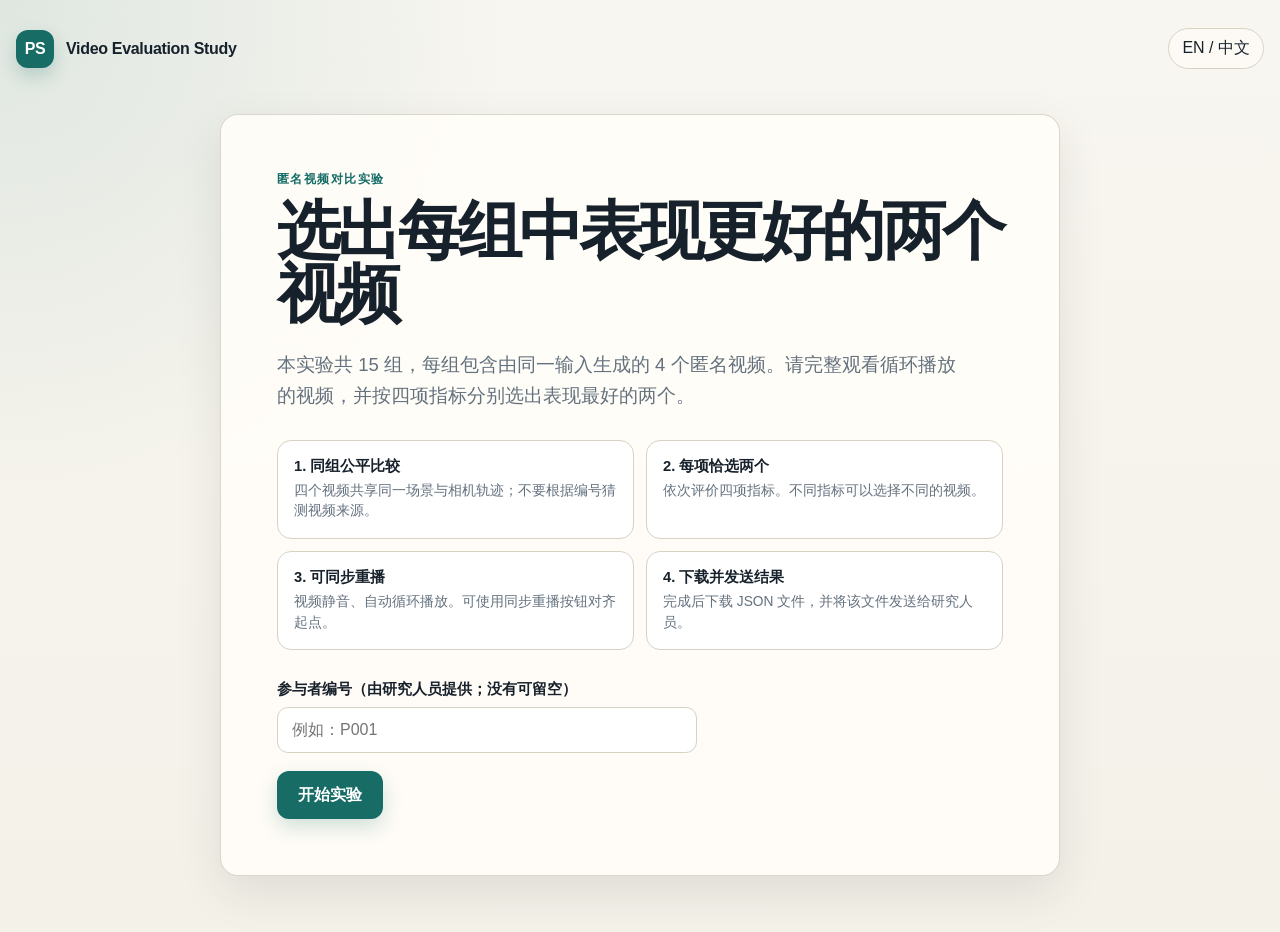
==== p-survey/index.html @ 3ebdccd0 "Rename and anonymize video survey" ====
<!doctype html>
<html lang="zh-CN">
<head>
  <meta charset="utf-8">
  <meta name="viewport" content="width=device-width, initial-scale=1">
  <meta name="color-scheme" content="light">
  <title>World Model Video User Study</title>
  <style>
    :root {
      --ink: #17212b;
      --muted: #64717e;
      --paper: #f4f1e9;
      --card: #fffdf8;
      --line: #d8d2c5;
      --accent: #176c66;
      --accent-dark: #10534e;
      --accent-soft: #dceee9;
      --danger: #a33a33;
      --shadow: 0 16px 45px rgba(37, 44, 49, .1);
      --radius: 18px;
    }

    * { box-sizing: border-box; }

    html { scroll-behavior: smooth; }

    body {
      margin: 0;
      color: var(--ink);
      background:
        radial-gradient(circle at 0 0, rgba(23, 108, 102, .11), transparent 32rem),
        linear-gradient(180deg, #f8f6f0 0, var(--paper) 100%);
      font-family: Inter, ui-sans-serif, -apple-system, BlinkMacSystemFont, "Segoe UI",
        "PingFang SC", "Hiragino Sans GB", "Microsoft YaHei", Arial, sans-serif;
      min-height: 100vh;
    }

    button, input { font: inherit; }

    button {
      border: 0;
      cursor: pointer;
    }

    button:focus-visible,
    input:focus-visible,
    .video-choice:focus-within {
      outline: 3px solid rgba(23, 108, 102, .28);
      outline-offset: 3px;
    }

    .shell {
      width: min(1480px, calc(100% - 32px));
      margin: 0 auto;
      padding: 28px 0 56px;
    }

    .topbar {
      display: flex;
      align-items: center;
      justify-content: space-between;
      gap: 20px;
      margin-bottom: 24px;
    }

    .brand {
      display: flex;
      align-items: center;
      gap: 12px;
      font-weight: 800;
      letter-spacing: -.02em;
    }

    .brand-mark {
      width: 38px;
      height: 38px;
      border-radius: 12px;
      display: grid;
      place-items: center;
      color: white;
      background: var(--accent);
      box-shadow: 0 8px 18px rgba(23, 108, 102, .22);
    }

    .lang-button {
      padding: 9px 13px;
      border: 1px solid var(--line);
      border-radius: 999px;
      color: var(--ink);
      background: rgba(255, 253, 248, .7);
    }

    .panel {
      border: 1px solid rgba(216, 210, 197, .9);
      border-radius: var(--radius);
      background: rgba(255, 253, 248, .92);
      box-shadow: var(--shadow);
    }

    .intro {
      max-width: 840px;
      margin: 5vh auto 0;
      padding: clamp(28px, 5vw, 56px);
    }

    .eyebrow {
      margin: 0 0 12px;
      color: var(--accent);
      font-size: .78rem;
      font-weight: 850;
      letter-spacing: .12em;
      text-transform: uppercase;
    }

    h1 {
      margin: 0;
      font-size: clamp(2rem, 5vw, 4.35rem);
      line-height: .99;
      letter-spacing: -.055em;
      max-width: 760px;
    }

    .lede {
      margin: 22px 0 28px;
      max-width: 680px;
      color: var(--muted);
      font-size: clamp(1rem, 2vw, 1.16rem);
      line-height: 1.7;
    }

    .instruction-grid {
      display: grid;
      grid-template-columns: repeat(2, minmax(0, 1fr));
      gap: 12px;
      margin: 0 0 30px;
    }

    .instruction {
      padding: 16px;
      border: 1px solid var(--line);
      border-radius: 14px;
      background: #fff;
    }

    .instruction strong {
      display: block;
      margin-bottom: 5px;
      font-size: .92rem;
    }

    .instruction span {
      color: var(--muted);
      font-size: .86rem;
      line-height: 1.5;
    }

    .field {
      display: grid;
      gap: 8px;
      margin-bottom: 18px;
    }

    .field label {
      font-weight: 750;
      font-size: .92rem;
    }

    .field input {
      width: min(100%, 420px);
      padding: 13px 14px;
      border: 1px solid var(--line);
      border-radius: 11px;
      color: var(--ink);
      background: white;
    }

    .primary {
      min-height: 48px;
      padding: 0 21px;
      border-radius: 12px;
      color: white;
      background: var(--accent);
      font-weight: 800;
      box-shadow: 0 8px 20px rgba(23, 108, 102, .2);
    }

    .primary:hover { background: var(--accent-dark); }
    .primary:disabled { opacity: .48; cursor: not-allowed; box-shadow: none; }

    .secondary {
      min-height: 44px;
      padding: 0 15px;
      border: 1px solid var(--line);
      border-radius: 11px;
      color: var(--ink);
      background: #fff;
      font-weight: 700;
    }

    .study { display: none; }

    .study-header {
      position: sticky;
      top: 0;
      z-index: 20;
      margin: 0 -10px 20px;
      padding: 12px 10px;
      background: rgba(244, 241, 233, .9);
      backdrop-filter: blur(14px);
    }

    .study-header-inner {
      display: grid;
      grid-template-columns: 1fr minmax(180px, 420px) auto;
      align-items: center;
      gap: 18px;
    }

    .task-count {
      font-size: .88rem;
      font-weight: 800;
    }

    .progress-track {
      height: 8px;
      overflow: hidden;
      border-radius: 999px;
      background: #dcd7cc;
    }

    .progress-bar {
      width: 0;
      height: 100%;
      border-radius: inherit;
      background: var(--accent);
      transition: width .28s ease;
    }

    .header-actions { display: flex; gap: 8px; }

    .task-head {
      display: flex;
      justify-content: space-between;
      gap: 20px;
      align-items: flex-end;
      margin: 8px 0 16px;
    }

    .task-head h2 {
      margin: 0 0 5px;
      font-size: clamp(1.55rem, 3vw, 2.35rem);
      letter-spacing: -.035em;
    }

    .task-head p {
      margin: 0;
      color: var(--muted);
      line-height: 1.5;
    }

    .sync-controls {
      display: flex;
      gap: 8px;
      flex-wrap: wrap;
      justify-content: flex-end;
    }

    .video-grid {
      display: grid;
      grid-template-columns: repeat(4, minmax(0, 1fr));
      gap: 12px;
      margin-bottom: 18px;
    }

    .video-card {
      overflow: hidden;
      border: 2px solid transparent;
      border-radius: 15px;
      background: #15191c;
      box-shadow: 0 9px 26px rgba(19, 25, 29, .15);
      transition: border-color .18s, transform .18s;
    }

    .video-card.selected {
      border-color: var(--accent);
      transform: translateY(-2px);
    }

    .video-wrap {
      position: relative;
      aspect-ratio: 16 / 10;
      overflow: hidden;
      background: #0e1113;
    }

    video {
      width: 100%;
      height: 100%;
      display: block;
      object-fit: contain;
      background: #0e1113;
    }

    .video-label {
      position: absolute;
      left: 10px;
      top: 10px;
      display: grid;
      place-items: center;
      width: 34px;
      height: 34px;
      border-radius: 50%;
      color: #10201e;
      background: rgba(255, 255, 255, .9);
      font-weight: 900;
      box-shadow: 0 4px 12px rgba(0, 0, 0, .22);
      pointer-events: none;
    }

    .select-row {
      padding: 10px;
      background: #fff;
    }

    .video-choice {
      width: 100%;
      min-height: 40px;
      display: flex;
      align-items: center;
      justify-content: center;
      gap: 8px;
      border-radius: 9px;
      color: var(--ink);
      background: #f1eee7;
      font-size: .86rem;
      font-weight: 800;
      transition: color .18s, background .18s;
    }

    .video-card.selected .video-choice {
      color: var(--accent-dark);
      background: var(--accent-soft);
    }

    .video-choice input {
      position: absolute;
      opacity: 0;
      pointer-events: none;
    }

    .questions {
      padding: 20px;
    }

    .questions-title {
      display: flex;
      align-items: center;
      justify-content: space-between;
      gap: 14px;
      margin-bottom: 14px;
    }

    .questions-title h3 { margin: 0; font-size: 1.05rem; }

    .selection-status {
      color: var(--muted);
      font-size: .84rem;
      font-weight: 750;
    }

    .metric-tabs {
      display: grid;
      grid-template-columns: repeat(4, minmax(0, 1fr));
      gap: 8px;
    }

    .metric-tab {
      position: relative;
      min-height: 92px;
      padding: 13px;
      text-align: left;
      border: 1px solid var(--line);
      border-radius: 12px;
      color: var(--ink);
      background: #fff;
    }

    .metric-tab.active {
      border-color: var(--accent);
      background: var(--accent-soft);
    }

    .metric-tab.done::after {
      content: "✓";
      position: absolute;
      top: 9px;
      right: 10px;
      color: var(--accent);
      font-weight: 900;
    }

    .metric-index {
      display: block;
      margin-bottom: 6px;
      color: var(--accent);
      font-size: .7rem;
      font-weight: 900;
      letter-spacing: .08em;
    }

    .metric-name {
      display: block;
      padding-right: 14px;
      font-size: .86rem;
      font-weight: 850;
      line-height: 1.35;
    }

    .metric-help {
      margin: 15px 0 0;
      padding: 13px 15px;
      border-left: 3px solid var(--accent);
      color: var(--muted);
      background: #f7f5ef;
      font-size: .9rem;
      line-height: 1.6;
    }

    .task-footer {
      display: flex;
      align-items: center;
      justify-content: space-between;
      gap: 14px;
      margin-top: 18px;
    }

    .error {
      min-height: 22px;
      margin: 0;
      color: var(--danger);
      font-size: .88rem;
      font-weight: 700;
    }

    .nav-actions { display: flex; gap: 8px; }

    .finish {
      display: none;
      max-width: 760px;
      margin: 7vh auto 0;
      padding: clamp(30px, 6vw, 60px);
      text-align: center;
    }

    .finish-icon {
      width: 62px;
      height: 62px;
      display: grid;
      place-items: center;
      margin: 0 auto 18px;
      border-radius: 50%;
      color: white;
      background: var(--accent);
      font-size: 1.7rem;
      font-weight: 900;
    }

    .finish h2 {
      margin: 0;
      font-size: clamp(2rem, 5vw, 3.5rem);
      letter-spacing: -.05em;
    }

    .finish p {
      max-width: 560px;
      margin: 16px auto 26px;
      color: var(--muted);
      line-height: 1.7;
    }

    .finish-actions {
      display: flex;
      justify-content: center;
      gap: 10px;
      flex-wrap: wrap;
    }

    .privacy-note {
      margin-top: 16px !important;
      font-size: .82rem;
    }

    @media (max-width: 1060px) {
      .video-grid { grid-template-columns: repeat(2, minmax(0, 1fr)); }
      .metric-tabs { grid-template-columns: repeat(2, minmax(0, 1fr)); }
    }

    @media (max-width: 700px) {
      .shell { width: min(100% - 20px, 1480px); padding-top: 16px; }
      .topbar { margin-bottom: 14px; }
      .intro { margin-top: 2vh; padding: 25px 19px; }
      .instruction-grid { grid-template-columns: 1fr; }
      .study-header-inner { grid-template-columns: 1fr auto; }
      .progress-track { grid-column: 1 / -1; grid-row: 2; }
      .header-actions .secondary:first-child { display: none; }
      .task-head { align-items: flex-start; flex-direction: column; }
      .sync-controls { justify-content: flex-start; }
      .video-grid { gap: 8px; }
      .video-label { width: 29px; height: 29px; font-size: .8rem; }
      .select-row { padding: 7px; }
      .video-choice { min-height: 36px; font-size: .77rem; }
      .questions { padding: 15px; }
      .metric-tabs { grid-template-columns: 1fr; }
      .metric-tab { min-height: 66px; }
      .task-footer { align-items: stretch; flex-direction: column; }
      .nav-actions { display: grid; grid-template-columns: 1fr 1fr; }
    }

    @media (prefers-reduced-motion: reduce) {
      *, *::before, *::after { scroll-behavior: auto !important; transition: none !important; }
    }
  </style>
</head>
<body>
  <main class="shell">
    <header class="topbar">
      <div class="brand">
        <div class="brand-mark" aria-hidden="true">PS</div>
        <span>Video Evaluation Study</span>
      </div>
      <button id="langButton" class="lang-button" type="button" aria-label="Switch language">EN / 中文</button>
    </header>

    <section id="intro" class="intro panel">
      <p class="eyebrow" data-i18n="introEyebrow">匿名视频对比实验</p>
      <h1 data-i18n="introTitle">选出每组中表现更好的两个视频</h1>
      <p class="lede" data-i18n="introLede">
        本实验共 15 组，每组包含由同一输入生成的 4 个匿名视频。请完整观看循环播放的视频，并按四项指标分别选出表现最好的两个。
      </p>

      <div class="instruction-grid">
        <div class="instruction">
          <strong data-i18n="step1Title">1. 同组公平比较</strong>
          <span data-i18n="step1Text">四个视频共享同一场景与相机轨迹；不要根据编号猜测方法。</span>
        </div>
        <div class="instruction">
          <strong data-i18n="step2Title">2. 每项恰选两个</strong>
          <span data-i18n="step2Text">依次评价四项指标。不同指标可以选择不同的视频。</span>
        </div>
        <div class="instruction">
          <strong data-i18n="step3Title">3. 可同步重播</strong>
          <span data-i18n="step3Text">视频静音、自动循环播放。可使用同步重播按钮对齐起点。</span>
        </div>
        <div class="instruction">
          <strong data-i18n="step4Title">4. 下载并发送结果</strong>
          <span data-i18n="step4Text">完成后下载 JSON 文件，并将该文件发送给研究人员。</span>
        </div>
      </div>

      <div class="field">
        <label for="participantId" data-i18n="participantLabel">参与者编号（由研究人员提供；没有可留空）</label>
        <input id="participantId" autocomplete="off" maxlength="80" placeholder="例如：P001">
      </div>
      <button id="startButton" class="primary" type="button" data-i18n="start">开始实验</button>
    </section>

    <section id="study" class="study" aria-live="polite">
      <div class="study-header">
        <div class="study-header-inner">
          <div id="taskCount" class="task-count">场景 1 / 15</div>
          <div class="progress-track" aria-label="Study progress">
            <div id="progressBar" class="progress-bar"></div>
          </div>
          <div class="header-actions">
            <button id="saveDraftButton" class="secondary" type="button" data-i18n="saveDraft">保存草稿</button>
            <button id="exitButton" class="secondary" type="button" data-i18n="instructions">说明</button>
          </div>
        </div>
      </div>

      <div class="task-head">
        <div>
          <p class="eyebrow" data-i18n="compareEyebrow">同一输入 · 匿名排列</p>
          <h2 id="sceneTitle">场景 01</h2>
          <p id="sceneSubtitle">请观察完整循环，再根据下方当前指标选择两个视频。</p>
        </div>
        <div class="sync-controls">
          <button id="replayButton" class="secondary" type="button" data-i18n="replay">↺ 同步重播</button>
          <button id="playPauseButton" class="secondary" type="button" data-i18n="pause">暂停全部</button>
        </div>
      </div>

      <div id="videoGrid" class="video-grid"></div>

      <section class="questions panel">
        <div class="questions-title">
          <h3 data-i18n="metricPrompt">当前指标：请选择两个视频</h3>
          <span id="selectionStatus" class="selection-status">已选 0 / 2</span>
        </div>
        <div id="metricTabs" class="metric-tabs"></div>
        <p id="metricHelp" class="metric-help"></p>
      </section>

      <div class="task-footer">
        <p id="errorMessage" class="error" role="alert"></p>
        <div class="nav-actions">
          <button id="previousButton" class="secondary" type="button" data-i18n="previous">上一组</button>
          <button id="nextButton" class="primary" type="button" data-i18n="next">下一组</button>
        </div>
      </div>
    </section>

    <section id="finish" class="finish panel">
      <div class="finish-icon" aria-hidden="true">✓</div>
      <p class="eyebrow" data-i18n="completeEyebrow">评价完成</p>
      <h2 data-i18n="completeTitle">谢谢参与</h2>
      <p data-i18n="completeText">请下载 JSON 结果文件，并将它发送给研究人员。文件中包含匿名选择及本次随机排列的映射。</p>
      <div class="finish-actions">
        <button id="downloadButton" class="primary" type="button" data-i18n="download">下载 JSON 结果</button>
        <button id="reviewButton" class="secondary" type="button" data-i18n="review">返回检查</button>
      </div>
      <p class="privacy-note" data-i18n="privacy">数据只会在你点击下载时保存到本机；本网页不会上传任何内容。</p>
    </section>
  </main>

  <script>
    "use strict";

    const STUDY_VERSION = "p-survey-v1.1";
    const STORAGE_KEY = "p_survey_draft_v1";
    const CANDIDATES = ["candidate-a", "candidate-b", "candidate-c", "candidate-d"];
    const CASES = [
      "DL_058_4_forward_backward",
      "DL_026_4_forward_backward",
      "DL_098_4_forward_backward",
      "DL_186_4_forward_backward",
      "DL_226_4_forward_backward",
      "DL_197_10_orbit_left",
      "DL_085_10_orbit_left",
      "DL_237_10_orbit_left",
      "DL_125_10_orbit_left",
      "DL_141_10_orbit_left",
      "DL_134_12_u_turn",
      "DL_102_12_u_turn",
      "DL_150_12_u_turn",
      "DL_294_12_u_turn",
      "DL_206_12_u_turn"
    ];

    const METRICS = [
      {
        id: "geometric_consistency",
        zh: "3D 结构一致性",
        en: "3D structural consistency",
        helpZh: "选择在相机运动中最能保持场景结构、物体形状、空间关系与透视合理性的两个视频。重点留意弯曲、漂移、消失或突然变形。",
        helpEn: "Select the two videos that best preserve scene structure, object shape, spatial relationships, and plausible perspective during camera motion. Watch for warping, drift, disappearance, or sudden deformation."
      },
      {
        id: "temporal_stability",
        zh: "跨帧时间稳定性",
        en: "Temporal stability",
        helpZh: "选择帧间最连贯稳定的两个视频。重点留意闪烁、抖动、纹理跳变、细节忽隐忽现或运动不连续。",
        helpEn: "Select the two most coherent and stable videos over time. Watch for flicker, jitter, texture popping, disappearing details, or discontinuous motion."
      },
      {
        id: "camera_motion_alignment",
        zh: "相机动作符合度",
        en: "Camera-motion alignment",
        helpZh: "选择相机运动最自然、最完整、最符合该组预期轨迹的两个视频。不要因为画面近似静止而给高分。",
        helpEn: "Select the two videos whose camera movement is most natural, complete, and faithful to the intended trajectory. Do not reward a nearly static video."
      },
      {
        id: "visual_quality",
        zh: "整体视觉质量",
        en: "Overall visual quality",
        helpZh: "选择整体观感最好的两个视频，综合考虑清晰度、真实感、纹理细节、色彩与明显的生成伪影。",
        helpEn: "Select the two videos with the best overall appearance, considering sharpness, realism, texture detail, color, and visible generation artifacts."
      }
    ];

    const I18N = {
      zh: {
        introEyebrow: "匿名视频对比实验",
        introTitle: "选出每组中表现更好的两个视频",
        introLede: "本实验共 15 组，每组包含由同一输入生成的 4 个匿名视频。请完整观看循环播放的视频，并按四项指标分别选出表现最好的两个。",
        step1Title: "1. 同组公平比较", step1Text: "四个视频共享同一场景与相机轨迹；不要根据编号猜测视频来源。",
        step2Title: "2. 每项恰选两个", step2Text: "依次评价四项指标。不同指标可以选择不同的视频。",
        step3Title: "3. 可同步重播", step3Text: "视频静音、自动循环播放。可使用同步重播按钮对齐起点。",
        step4Title: "4. 下载并发送结果", step4Text: "完成后下载 JSON 文件，并将该文件发送给研究人员。",
        participantLabel: "参与者编号（由研究人员提供；没有可留空）",
        participantPlaceholder: "例如：P001",
        start: "开始实验", saveDraft: "保存草稿", instructions: "说明",
        compareEyebrow: "同一输入 · 匿名排列", replay: "↺ 同步重播",
        pause: "暂停全部", play: "播放全部", metricPrompt: "当前指标：请选择两个视频",
        previous: "上一组", next: "下一组", finish: "完成实验",
        completeEyebrow: "评价完成", completeTitle: "谢谢参与",
        completeText: "请下载 JSON 结果文件，并将它发送给研究人员。文件中包含匿名选择及本次随机排列的映射。",
        download: "下载 JSON 结果", review: "返回检查",
        privacy: "数据只会在你点击下载时保存到本机；本网页不会上传任何内容。",
        scene: "场景", sceneSubtitle: "请观察完整循环，再根据下方当前指标选择两个视频。",
        task: "场景", selected: "已选", choose: "选择视频",
        chosen: "已选择", metric: "指标", incompleteMetric: "请先为当前指标恰好选择两个视频。",
        incompleteTask: "本组仍有指标未完成，请完成四项选择后继续。",
        draftSaved: "草稿已保存到此浏览器。", resume: "检测到未完成草稿，已自动恢复。",
        noId: "anonymous", invalidDraft: "草稿无法读取，已开始新的实验。"
      },
      en: {
        introEyebrow: "Anonymous video comparison",
        introTitle: "Choose the two better videos in each group",
        introLede: "This study contains 15 groups. Each group shows four anonymous videos generated from the same input. Watch the looping videos and choose the best two separately for each of four criteria.",
        step1Title: "1. Compare within each group", step1Text: "All four videos share the same scene and camera trajectory. Do not infer their sources from labels.",
        step2Title: "2. Choose exactly two", step2Text: "Evaluate all four criteria in order. Your choices may differ by criterion.",
        step3Title: "3. Replay in sync", step3Text: "Videos are muted and loop automatically. Use synchronized replay to align their starting points.",
        step4Title: "4. Download and send", step4Text: "Download the JSON file after completion and send it to the researcher.",
        participantLabel: "Participant ID (provided by the researcher; optional)",
        participantPlaceholder: "e.g. P001",
        start: "Start study", saveDraft: "Save draft", instructions: "Instructions",
        compareEyebrow: "Same input · anonymous order", replay: "↺ Replay in sync",
        pause: "Pause all", play: "Play all", metricPrompt: "Current criterion: choose two videos",
        previous: "Previous", next: "Next", finish: "Finish study",
        completeEyebrow: "Evaluation complete", completeTitle: "Thank you",
        completeText: "Download the JSON result and send it to the researcher. It contains your anonymous choices and the randomization mapping for this session.",
        download: "Download JSON result", review: "Review answers",
        privacy: "Data is saved to your computer only when you click download. This page does not upload anything.",
        scene: "Scene", sceneSubtitle: "Watch a complete loop, then choose two videos for the current criterion below.",
        task: "Scene", selected: "Selected", choose: "Select video",
        chosen: "Selected", metric: "Criterion", incompleteMetric: "Please choose exactly two videos for the current criterion.",
        incompleteTask: "Some criteria in this group are incomplete. Complete all four before continuing.",
        draftSaved: "Draft saved in this browser.", resume: "An unfinished draft was found and restored.",
        noId: "anonymous", invalidDraft: "The draft could not be read. A new study was started."
      }
    };

    let language = "zh";
    let state = null;
    let currentTaskIndex = 0;
    let currentMetricIndex = 0;
    let allPlaying = true;
    let transientMessageTimer = null;

    const $ = (id) => document.getElementById(id);
    const t = (key) => I18N[language][key] || key;

    function randomSeed() {
      const bytes = new Uint32Array(4);
      crypto.getRandomValues(bytes);
      return Array.from(bytes, n => n.toString(16).padStart(8, "0")).join("");
    }

    function shuffle(items) {
      const copy = [...items];
      for (let i = copy.length - 1; i > 0; i--) {
        const random = new Uint32Array(1);
        crypto.getRandomValues(random);
        const j = random[0] % (i + 1);
        [copy[i], copy[j]] = [copy[j], copy[i]];
      }
      return copy;
    }

    function createState(participantId) {
      const taskOrder = shuffle(CASES);
      const videoOrders = {};
      const answers = {};
      for (const caseId of taskOrder) {
        videoOrders[caseId] = shuffle(CANDIDATES);
        answers[caseId] = {};
        for (const metric of METRICS) answers[caseId][metric.id] = [];
      }
      return {
        schemaVersion: STUDY_VERSION,
        participantId: participantId.trim(),
        sessionId: randomSeed(),
        startedAt: new Date().toISOString(),
        lastSavedAt: null,
        completedAt: null,
        userAgent: navigator.userAgent,
        language,
        taskOrder,
        videoOrders,
        answers
      };
    }

    function saveDraft(showMessage = false) {
      if (!state) return;
      state.lastSavedAt = new Date().toISOString();
      state.language = language;
      localStorage.setItem(STORAGE_KEY, JSON.stringify({ state, currentTaskIndex, currentMetricIndex }));
      if (showMessage) showTransientMessage(t("draftSaved"));
    }

    function loadDraft() {
      const raw = localStorage.getItem(STORAGE_KEY);
      if (!raw) return false;
      try {
        const draft = JSON.parse(raw);
        if (!draft.state || draft.state.schemaVersion !== STUDY_VERSION) return false;
        state = draft.state;
        language = state.language === "en" ? "en" : "zh";
        currentTaskIndex = Math.min(Math.max(Number(draft.currentTaskIndex) || 0, 0), CASES.length - 1);
        currentMetricIndex = Math.min(Math.max(Number(draft.currentMetricIndex) || 0, 0), METRICS.length - 1);
        return true;
      } catch {
        localStorage.removeItem(STORAGE_KEY);
        return false;
      }
    }

    function setLanguage(nextLanguage) {
      language = nextLanguage;
      document.documentElement.lang = language === "zh" ? "zh-CN" : "en";
      document.querySelectorAll("[data-i18n]").forEach(el => {
        el.textContent = t(el.dataset.i18n);
      });
      $("participantId").placeholder = t("participantPlaceholder");
      if (state) {
        state.language = language;
        renderTask();
        saveDraft();
      }
    }

    function showStudy() {
      $("intro").style.display = "none";
      $("finish").style.display = "none";
      $("study").style.display = "block";
      renderTask();
      window.scrollTo({ top: 0, behavior: "smooth" });
    }

    function startStudy() {
      if (!state) state = createState($("participantId").value);
      showStudy();
      saveDraft();
    }

    function currentCaseId() {
      return state.taskOrder[currentTaskIndex];
    }

    function currentSelections() {
      return state.answers[currentCaseId()][METRICS[currentMetricIndex].id];
    }

    function taskComplete(caseId) {
      return METRICS.every(metric => state.answers[caseId][metric.id].length === 2);
    }

    function renderTask() {
      if (!state) return;
      const caseId = currentCaseId();
      const order = state.videoOrders[caseId];
      const metric = METRICS[currentMetricIndex];
      const selections = currentSelections();

      $("taskCount").textContent = `${t("task")} ${currentTaskIndex + 1} / ${state.taskOrder.length}`;
      $("progressBar").style.width = `${((currentTaskIndex + 1) / state.taskOrder.length) * 100}%`;
      $("sceneTitle").textContent = `${t("scene")} ${String(currentTaskIndex + 1).padStart(2, "0")}`;
      $("sceneSubtitle").textContent = t("sceneSubtitle");
      $("previousButton").disabled = currentTaskIndex === 0;
      $("nextButton").textContent = currentTaskIndex === state.taskOrder.length - 1 ? t("finish") : t("next");
      $("errorMessage").textContent = "";
      $("playPauseButton").textContent = t(allPlaying ? "pause" : "play");

      $("videoGrid").innerHTML = order.map((candidateId, index) => {
        const label = String.fromCharCode(65 + index);
        const isSelected = selections.includes(candidateId);
        const source = `${encodeURIComponent(candidateId)}/${encodeURIComponent(caseId)}.mp4`;
        return `
          <article class="video-card ${isSelected ? "selected" : ""}" data-candidate="${candidateId}">
            <div class="video-wrap">
              <video src="${source}" autoplay loop muted playsinline preload="auto"
                aria-label="Video ${label}" disablepictureinpicture></video>
              <span class="video-label">${label}</span>
            </div>
            <div class="select-row">
              <label class="video-choice">
                <input type="checkbox" ${isSelected ? "checked" : ""} data-candidate="${candidateId}">
                <span>${isSelected ? t("chosen") : t("choose")} ${label}</span>
              </label>
            </div>
          </article>`;
      }).join("");

      $("videoGrid").querySelectorAll("input[type=checkbox]").forEach(input => {
        input.addEventListener("change", () => toggleSelection(input.dataset.candidate, input));
      });

      $("metricTabs").innerHTML = METRICS.map((item, index) => {
        const done = state.answers[caseId][item.id].length === 2;
        return `
          <button class="metric-tab ${index === currentMetricIndex ? "active" : ""} ${done ? "done" : ""}"
            type="button" data-index="${index}" aria-pressed="${index === currentMetricIndex}">
            <span class="metric-index">${t("metric")} ${index + 1}</span>
            <span class="metric-name">${language === "zh" ? item.zh : item.en}</span>
          </button>`;
      }).join("");

      $("metricTabs").querySelectorAll(".metric-tab").forEach(button => {
        button.addEventListener("click", () => {
          currentMetricIndex = Number(button.dataset.index);
          renderTask();
          saveDraft();
        });
      });

      $("metricHelp").textContent = language === "zh" ? metric.helpZh : metric.helpEn;
      $("selectionStatus").textContent = `${t("selected")} ${selections.length} / 2`;

      requestAnimationFrame(() => {
        const videos = document.querySelectorAll("#videoGrid video");
        videos.forEach(video => {
          if (allPlaying) video.play().catch(() => {
            allPlaying = false;
            $("playPauseButton").textContent = t("play");
          });
        });
      });
    }

    function toggleSelection(candidateId, input) {
      const selected = currentSelections();
      const existingIndex = selected.indexOf(candidateId);
      if (existingIndex >= 0) {
        selected.splice(existingIndex, 1);
      } else if (selected.length < 2) {
        selected.push(candidateId);
      } else {
        input.checked = false;
        $("errorMessage").textContent = t("incompleteMetric");
        return;
      }

      $("errorMessage").textContent = "";
      saveDraft();
      renderTask();

      if (selected.length === 2 && currentMetricIndex < METRICS.length - 1) {
        window.setTimeout(() => {
          currentMetricIndex += 1;
          renderTask();
          saveDraft();
        }, 260);
      }
    }

    function navigateTask(direction) {
      const caseId = currentCaseId();
      if (direction > 0 && !taskComplete(caseId)) {
        const firstIncomplete = METRICS.findIndex(metric => state.answers[caseId][metric.id].length !== 2);
        currentMetricIndex = firstIncomplete < 0 ? 0 : firstIncomplete;
        renderTask();
        $("errorMessage").textContent = t("incompleteTask");
        return;
      }

      if (direction > 0 && currentTaskIndex === state.taskOrder.length - 1) {
        finishStudy();
        return;
      }

      currentTaskIndex = Math.max(0, Math.min(state.taskOrder.length - 1, currentTaskIndex + direction));
      currentMetricIndex = 0;
      saveDraft();
      renderTask();
      window.scrollTo({ top: 0, behavior: "smooth" });
    }

    function replayAll() {
      document.querySelectorAll("#videoGrid video").forEach(video => {
        video.currentTime = 0;
        video.play().catch(() => {});
      });
      allPlaying = true;
      $("playPauseButton").textContent = t("pause");
    }

    function toggleAllPlayback() {
      const videos = document.querySelectorAll("#videoGrid video");
      if (allPlaying) videos.forEach(video => video.pause());
      else videos.forEach(video => video.play().catch(() => {}));
      allPlaying = !allPlaying;
      $("playPauseButton").textContent = t(allPlaying ? "pause" : "play");
    }

    function finishStudy() {
      state.completedAt = new Date().toISOString();
      saveDraft();
      $("study").style.display = "none";
      $("finish").style.display = "block";
      window.scrollTo({ top: 0, behavior: "smooth" });
    }

    function buildExport() {
      const responses = state.taskOrder.map((caseId, randomizedTaskIndex) => {
        const displayOrder = state.videoOrders[caseId];
        const labelsByCandidate = Object.fromEntries(displayOrder.map((candidateId, index) => [
          candidateId, String.fromCharCode(65 + index)
        ]));
        const ratings = {};
        for (const metric of METRICS) {
          const selectedCandidateIds = state.answers[caseId][metric.id];
          ratings[metric.id] = {
            selectedLabels: selectedCandidateIds.map(candidateId => labelsByCandidate[candidateId]).sort(),
            selectedCandidateIds
          };
        }
        return {
          randomizedTaskIndex: randomizedTaskIndex + 1,
          caseId,
          trajectory: caseId.replace(/^DL_\\d+_\\d+_/, ""),
          displayOrder: displayOrder.map((candidateId, index) => ({
            label: String.fromCharCode(65 + index),
            candidateId
          })),
          ratings
        };
      });

      return {
        schemaVersion: state.schemaVersion,
        studyDesign: {
          numberOfCases: CASES.length,
          videosPerCase: CANDIDATES.length,
          selectionsPerMetric: 2,
          metrics: METRICS.map(metric => ({
            id: metric.id,
            labelZh: metric.zh,
            labelEn: metric.en
          })),
          randomization: "case order and within-case video display order randomized per participant"
        },
        participant: {
          id: state.participantId || null,
          sessionId: state.sessionId
        },
        timing: {
          startedAt: state.startedAt,
          completedAt: state.completedAt || new Date().toISOString(),
          exportedAt: new Date().toISOString()
        },
        environment: {
          language: state.language,
          userAgent: state.userAgent
        },
        responses
      };
    }

    function safeFilenamePart(value) {
      return (value || t("noId")).replace(/[^a-zA-Z0-9_-]+/g, "_").slice(0, 60) || "anonymous";
    }

    function downloadResult() {
      const result = buildExport();
      const blob = new Blob([JSON.stringify(result, null, 2)], { type: "application/json;charset=utf-8" });
      const url = URL.createObjectURL(blob);
      const link = document.createElement("a");
      link.href = url;
      link.download = `p_survey_${safeFilenamePart(state.participantId)}_${state.sessionId.slice(0, 8)}.json`;
      document.body.appendChild(link);
      link.click();
      link.remove();
      window.setTimeout(() => URL.revokeObjectURL(url), 1000);
    }

    function showTransientMessage(message) {
      clearTimeout(transientMessageTimer);
      $("errorMessage").textContent = message;
      $("errorMessage").style.color = "var(--accent)";
      transientMessageTimer = window.setTimeout(() => {
        $("errorMessage").textContent = "";
        $("errorMessage").style.color = "";
      }, 2400);
    }

    $("langButton").addEventListener("click", () => setLanguage(language === "zh" ? "en" : "zh"));
    $("startButton").addEventListener("click", startStudy);
    $("saveDraftButton").addEventListener("click", () => saveDraft(true));
    $("exitButton").addEventListener("click", () => {
      saveDraft();
      $("study").style.display = "none";
      $("intro").style.display = "block";
      $("participantId").value = state.participantId;
      window.scrollTo({ top: 0, behavior: "smooth" });
    });
    $("replayButton").addEventListener("click", replayAll);
    $("playPauseButton").addEventListener("click", toggleAllPlayback);
    $("previousButton").addEventListener("click", () => navigateTask(-1));
    $("nextButton").addEventListener("click", () => navigateTask(1));
    $("downloadButton").addEventListener("click", downloadResult);
    $("reviewButton").addEventListener("click", () => {
      currentTaskIndex = state.taskOrder.length - 1;
      currentMetricIndex = 0;
      showStudy();
    });

    window.addEventListener("beforeunload", () => saveDraft());

    setLanguage("zh");
    if (loadDraft()) {
      setLanguage(language);
      $("participantId").value = state.participantId;
      showStudy();
      showTransientMessage(t("resume"));
    }
  </script>
</body>
</html>
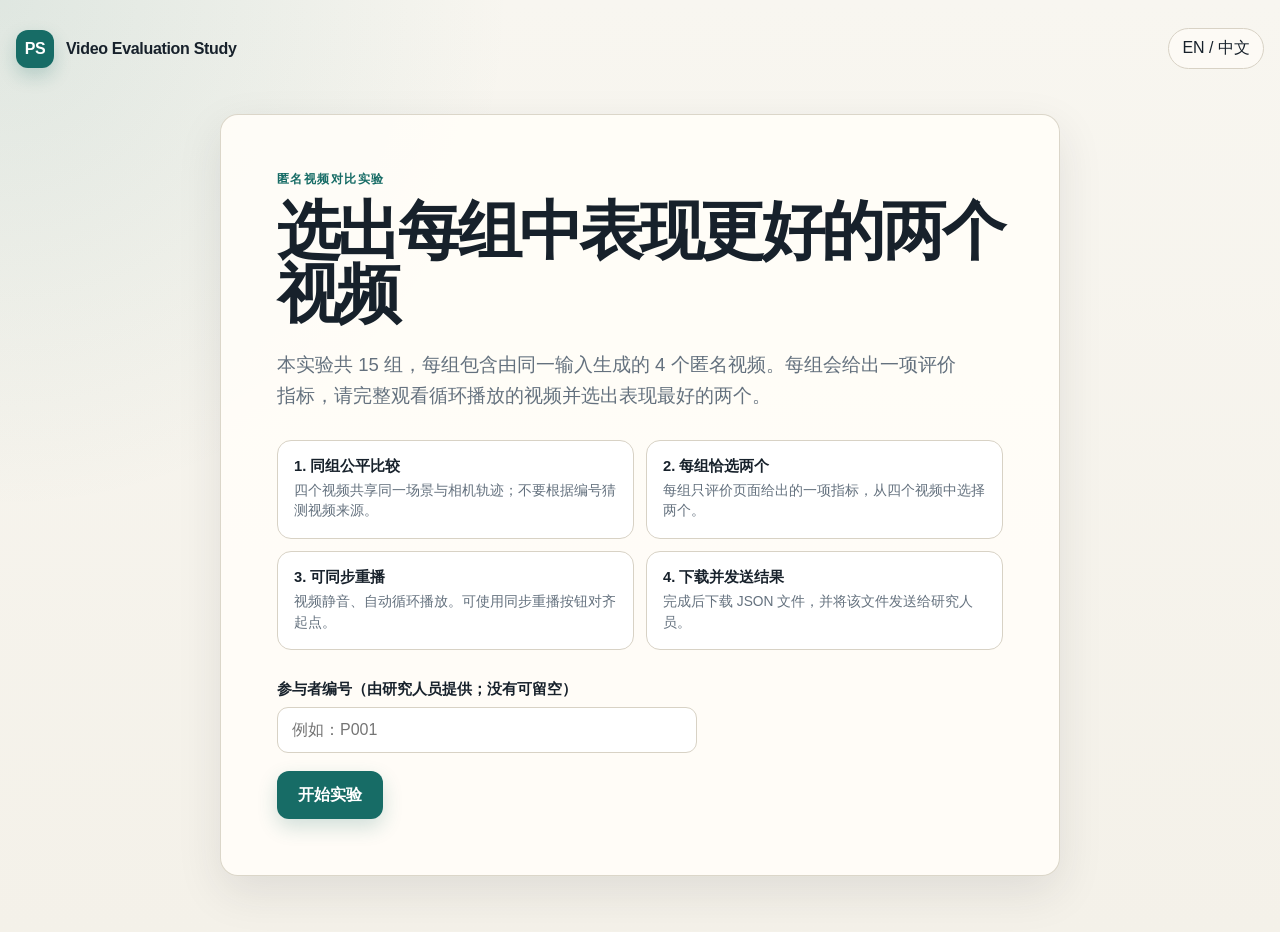
==== commit f798914d: "Speed up videos and simplify survey metrics" ====
--- a/p-survey/index.html
+++ b/p-survey/index.html
@@ -374,6 +374,10 @@
       gap: 8px;
     }
 
+    .metric-tabs.single {
+      grid-template-columns: 1fr;
+    }
+
     .metric-tab {
       position: relative;
       min-height: 92px;
@@ -535,7 +539,7 @@
       <p class="eyebrow" data-i18n="introEyebrow">匿名视频对比实验</p>
       <h1 data-i18n="introTitle">选出每组中表现更好的两个视频</h1>
       <p class="lede" data-i18n="introLede">
-        本实验共 15 组，每组包含由同一输入生成的 4 个匿名视频。请完整观看循环播放的视频，并按四项指标分别选出表现最好的两个。
+        本实验共 15 组，每组包含由同一输入生成的 4 个匿名视频。每组会给出一项评价指标，请完整观看循环播放的视频并选出表现最好的两个。
       </p>
 
       <div class="instruction-grid">
@@ -544,8 +548,8 @@
           <span data-i18n="step1Text">四个视频共享同一场景与相机轨迹；不要根据编号猜测方法。</span>
         </div>
         <div class="instruction">
-          <strong data-i18n="step2Title">2. 每项恰选两个</strong>
-          <span data-i18n="step2Text">依次评价四项指标。不同指标可以选择不同的视频。</span>
+          <strong data-i18n="step2Title">2. 每组恰选两个</strong>
+          <span data-i18n="step2Text">每组只评价页面给出的一项指标，从四个视频中选择两个。</span>
         </div>
         <div class="instruction">
           <strong data-i18n="step3Title">3. 可同步重播</strong>
@@ -626,8 +630,8 @@
   <script>
     "use strict";
 
-    const STUDY_VERSION = "p-survey-v1.1";
-    const STORAGE_KEY = "p_survey_draft_v1";
+    const STUDY_VERSION = "p-survey-v1.2";
+    const STORAGE_KEY = "p_survey_draft_v2";
     const CANDIDATES = ["candidate-a", "candidate-b", "candidate-c", "candidate-d"];
     const CASES = [
       "DL_058_4_forward_backward",
@@ -682,9 +686,9 @@
       zh: {
         introEyebrow: "匿名视频对比实验",
         introTitle: "选出每组中表现更好的两个视频",
-        introLede: "本实验共 15 组，每组包含由同一输入生成的 4 个匿名视频。请完整观看循环播放的视频，并按四项指标分别选出表现最好的两个。",
+        introLede: "本实验共 15 组，每组包含由同一输入生成的 4 个匿名视频。每组会给出一项评价指标，请完整观看循环播放的视频并选出表现最好的两个。",
         step1Title: "1. 同组公平比较", step1Text: "四个视频共享同一场景与相机轨迹；不要根据编号猜测视频来源。",
-        step2Title: "2. 每项恰选两个", step2Text: "依次评价四项指标。不同指标可以选择不同的视频。",
+        step2Title: "2. 每组恰选两个", step2Text: "每组只评价页面给出的一项指标，从四个视频中选择两个。",
         step3Title: "3. 可同步重播", step3Text: "视频静音、自动循环播放。可使用同步重播按钮对齐起点。",
         step4Title: "4. 下载并发送结果", step4Text: "完成后下载 JSON 文件，并将该文件发送给研究人员。",
         participantLabel: "参与者编号（由研究人员提供；没有可留空）",
@@ -700,16 +704,16 @@
         scene: "场景", sceneSubtitle: "请观察完整循环，再根据下方当前指标选择两个视频。",
         task: "场景", selected: "已选", choose: "选择视频",
         chosen: "已选择", metric: "指标", incompleteMetric: "请先为当前指标恰好选择两个视频。",
-        incompleteTask: "本组仍有指标未完成，请完成四项选择后继续。",
+        incompleteTask: "请按本组指标恰好选择两个视频后继续。",
         draftSaved: "草稿已保存到此浏览器。", resume: "检测到未完成草稿，已自动恢复。",
         noId: "anonymous", invalidDraft: "草稿无法读取，已开始新的实验。"
       },
       en: {
         introEyebrow: "Anonymous video comparison",
         introTitle: "Choose the two better videos in each group",
-        introLede: "This study contains 15 groups. Each group shows four anonymous videos generated from the same input. Watch the looping videos and choose the best two separately for each of four criteria.",
+        introLede: "This study contains 15 groups. Each group shows four anonymous videos generated from the same input and one evaluation criterion. Watch the complete loop and choose the best two.",
         step1Title: "1. Compare within each group", step1Text: "All four videos share the same scene and camera trajectory. Do not infer their sources from labels.",
-        step2Title: "2. Choose exactly two", step2Text: "Evaluate all four criteria in order. Your choices may differ by criterion.",
+        step2Title: "2. Choose exactly two", step2Text: "Each group has one criterion. Choose two of the four videos for that criterion.",
         step3Title: "3. Replay in sync", step3Text: "Videos are muted and loop automatically. Use synchronized replay to align their starting points.",
         step4Title: "4. Download and send", step4Text: "Download the JSON file after completion and send it to the researcher.",
         participantLabel: "Participant ID (provided by the researcher; optional)",
@@ -725,7 +729,7 @@
         scene: "Scene", sceneSubtitle: "Watch a complete loop, then choose two videos for the current criterion below.",
         task: "Scene", selected: "Selected", choose: "Select video",
         chosen: "Selected", metric: "Criterion", incompleteMetric: "Please choose exactly two videos for the current criterion.",
-        incompleteTask: "Some criteria in this group are incomplete. Complete all four before continuing.",
+        incompleteTask: "Choose exactly two videos for this group's criterion before continuing.",
         draftSaved: "Draft saved in this browser.", resume: "An unfinished draft was found and restored.",
         noId: "anonymous", invalidDraft: "The draft could not be read. A new study was started."
       }
@@ -760,12 +764,18 @@
 
     function createState(participantId) {
       const taskOrder = shuffle(CASES);
+      const balancedMetricIds = shuffle(METRICS.map(metric => metric.id));
+      const metricPool = shuffle(Array.from(
+        { length: CASES.length },
+        (_, index) => balancedMetricIds[index % balancedMetricIds.length]
+      ));
       const videoOrders = {};
+      const metricAssignments = {};
       const answers = {};
-      for (const caseId of taskOrder) {
+      for (const [index, caseId] of taskOrder.entries()) {
         videoOrders[caseId] = shuffle(CANDIDATES);
-        answers[caseId] = {};
-        for (const metric of METRICS) answers[caseId][metric.id] = [];
+        metricAssignments[caseId] = metricPool[index];
+        answers[caseId] = [];
       }
       return {
         schemaVersion: STUDY_VERSION,
@@ -778,6 +788,7 @@
         language,
         taskOrder,
         videoOrders,
+        metricAssignments,
         answers
       };
     }
@@ -840,17 +851,18 @@
     }
 
     function currentSelections() {
-      return state.answers[currentCaseId()][METRICS[currentMetricIndex].id];
+      return state.answers[currentCaseId()];
     }
 
     function taskComplete(caseId) {
-      return METRICS.every(metric => state.answers[caseId][metric.id].length === 2);
+      return state.answers[caseId].length === 2;
     }
 
     function renderTask() {
       if (!state) return;
       const caseId = currentCaseId();
       const order = state.videoOrders[caseId];
+      currentMetricIndex = METRICS.findIndex(metric => metric.id === state.metricAssignments[caseId]);
       const metric = METRICS[currentMetricIndex];
       const selections = currentSelections();
 
@@ -870,7 +882,7 @@
         return `
           <article class="video-card ${isSelected ? "selected" : ""}" data-candidate="${candidateId}">
             <div class="video-wrap">
-              <video src="${source}" autoplay loop muted playsinline preload="auto"
+              <video src="${source}" autoplay loop muted playsinline preload="metadata"
                 aria-label="Video ${label}" disablepictureinpicture></video>
               <span class="video-label">${label}</span>
             </div>
@@ -887,23 +899,12 @@
         input.addEventListener("change", () => toggleSelection(input.dataset.candidate, input));
       });
 
-      $("metricTabs").innerHTML = METRICS.map((item, index) => {
-        const done = state.answers[caseId][item.id].length === 2;
-        return `
-          <button class="metric-tab ${index === currentMetricIndex ? "active" : ""} ${done ? "done" : ""}"
-            type="button" data-index="${index}" aria-pressed="${index === currentMetricIndex}">
-            <span class="metric-index">${t("metric")} ${index + 1}</span>
-            <span class="metric-name">${language === "zh" ? item.zh : item.en}</span>
-          </button>`;
-      }).join("");
-
-      $("metricTabs").querySelectorAll(".metric-tab").forEach(button => {
-        button.addEventListener("click", () => {
-          currentMetricIndex = Number(button.dataset.index);
-          renderTask();
-          saveDraft();
-        });
-      });
+      $("metricTabs").classList.add("single");
+      $("metricTabs").innerHTML = `
+        <div class="metric-tab active ${selections.length === 2 ? "done" : ""}">
+          <span class="metric-index">${t("metric")}</span>
+          <span class="metric-name">${language === "zh" ? metric.zh : metric.en}</span>
+        </div>`;
 
       $("metricHelp").textContent = language === "zh" ? metric.helpZh : metric.helpEn;
       $("selectionStatus").textContent = `${t("selected")} ${selections.length} / 2`;
@@ -934,22 +935,28 @@
 
       $("errorMessage").textContent = "";
       saveDraft();
-      renderTask();
-
-      if (selected.length === 2 && currentMetricIndex < METRICS.length - 1) {
-        window.setTimeout(() => {
-          currentMetricIndex += 1;
-          renderTask();
-          saveDraft();
-        }, 260);
-      }
+      refreshSelectionUI();
+    }
+
+    function refreshSelectionUI() {
+      const selected = currentSelections();
+      $("videoGrid").querySelectorAll(".video-card").forEach(card => {
+        const candidateId = card.dataset.candidate;
+        const isSelected = selected.includes(candidateId);
+        const input = card.querySelector("input[type=checkbox]");
+        const label = card.querySelector(".video-label").textContent;
+        card.classList.toggle("selected", isSelected);
+        input.checked = isSelected;
+        card.querySelector(".video-choice span").textContent =
+          `${isSelected ? t("chosen") : t("choose")} ${label}`;
+      });
+      $("selectionStatus").textContent = `${t("selected")} ${selected.length} / 2`;
+      $("metricTabs").querySelector(".metric-tab").classList.toggle("done", selected.length === 2);
     }
 
     function navigateTask(direction) {
       const caseId = currentCaseId();
       if (direction > 0 && !taskComplete(caseId)) {
-        const firstIncomplete = METRICS.findIndex(metric => state.answers[caseId][metric.id].length !== 2);
-        currentMetricIndex = firstIncomplete < 0 ? 0 : firstIncomplete;
         renderTask();
         $("errorMessage").textContent = t("incompleteTask");
         return;
@@ -961,7 +968,6 @@
       }
 
       currentTaskIndex = Math.max(0, Math.min(state.taskOrder.length - 1, currentTaskIndex + direction));
-      currentMetricIndex = 0;
       saveDraft();
       renderTask();
       window.scrollTo({ top: 0, behavior: "smooth" });
@@ -998,23 +1004,21 @@
         const labelsByCandidate = Object.fromEntries(displayOrder.map((candidateId, index) => [
           candidateId, String.fromCharCode(65 + index)
         ]));
-        const ratings = {};
-        for (const metric of METRICS) {
-          const selectedCandidateIds = state.answers[caseId][metric.id];
-          ratings[metric.id] = {
-            selectedLabels: selectedCandidateIds.map(candidateId => labelsByCandidate[candidateId]).sort(),
-            selectedCandidateIds
-          };
-        }
+        const assignedMetricId = state.metricAssignments[caseId];
+        const selectedCandidateIds = state.answers[caseId];
         return {
           randomizedTaskIndex: randomizedTaskIndex + 1,
           caseId,
           trajectory: caseId.replace(/^DL_\\d+_\\d+_/, ""),
+          assignedMetricId,
           displayOrder: displayOrder.map((candidateId, index) => ({
             label: String.fromCharCode(65 + index),
             candidateId
           })),
-          ratings
+          rating: {
+            selectedLabels: selectedCandidateIds.map(candidateId => labelsByCandidate[candidateId]).sort(),
+            selectedCandidateIds
+          }
         };
       });
 
@@ -1029,7 +1033,8 @@
             labelZh: metric.zh,
             labelEn: metric.en
           })),
-          randomization: "case order and within-case video display order randomized per participant"
+          metricAssignment: "one metric per case, balanced 4/4/4/3 with the three-count metric randomized per participant",
+          randomization: "metric assignment, case order, and within-case video display order randomized per participant"
         },
         participant: {
           id: state.participantId || null,
